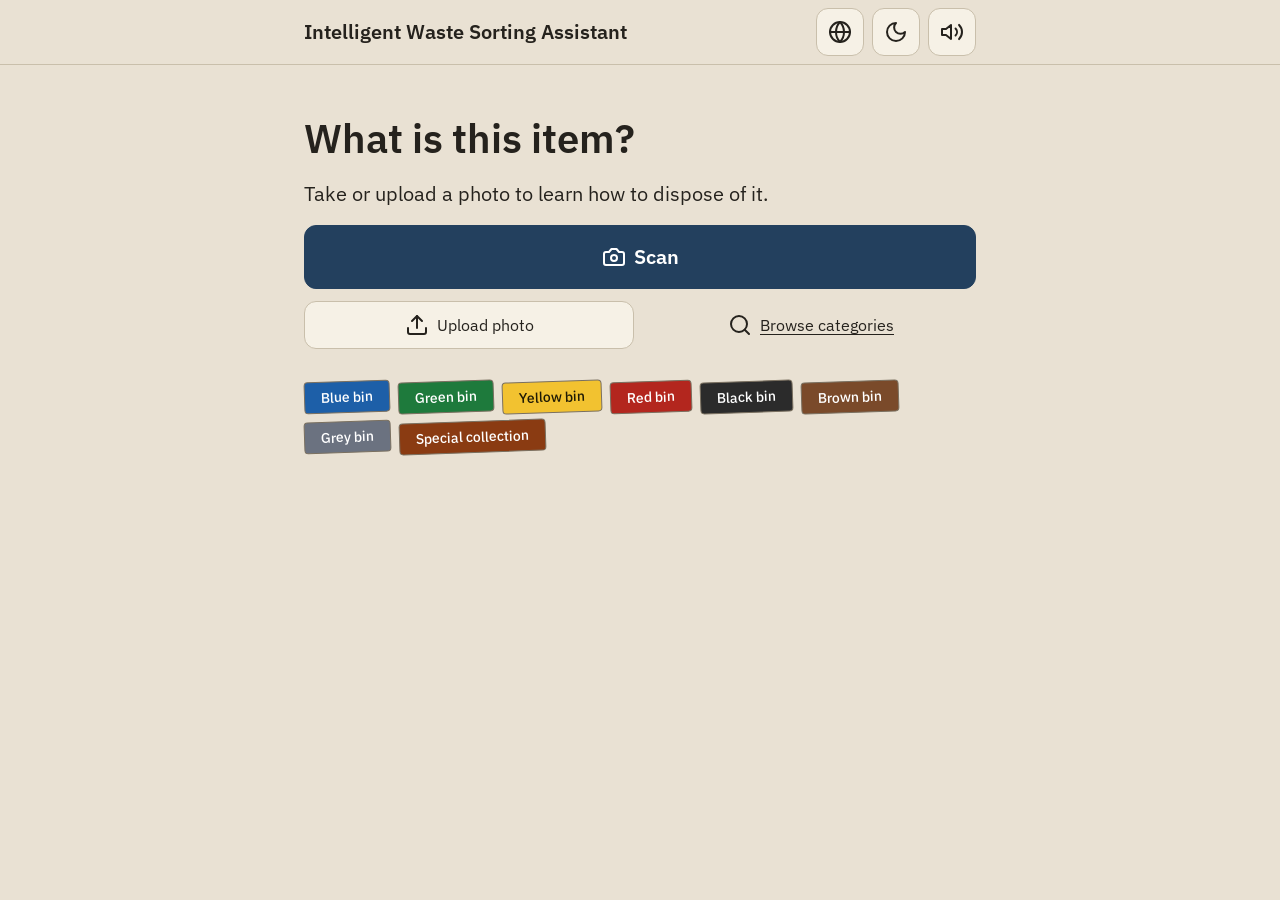
==== frontend/index.html @ 6b85a5e2 "frontend: drop unused en.json preload" ====
<!-- File: frontend/index.html -->
<!DOCTYPE html>
<html lang="en" dir="ltr" data-i18n-pending>
<head>
  <meta charset="utf-8">
  <meta name="viewport" content="width=device-width, initial-scale=1">
  <meta name="color-scheme" content="light dark">
  <meta name="theme-color" content="#E9E1D3" media="(prefers-color-scheme: light)">
  <meta name="theme-color" content="#1B1916" media="(prefers-color-scheme: dark)">
  <meta name="description" content="Take a photo of an item and learn which bin it goes in. Arabic and English.">
  <title data-i18n="app.title">Intelligent Waste Sorting Assistant</title>
  <link rel="stylesheet" href="css/tokens.css">
  <link rel="stylesheet" href="css/base.css">
  <link rel="stylesheet" href="css/layout.css">
  <link rel="stylesheet" href="css/components.css">
  <link rel="stylesheet" href="css/results.css">
  <link rel="stylesheet" href="css/consent.css">
  <link rel="preload" as="fetch" crossorigin href="i18n/ar.json">
  <noscript><link rel="stylesheet" href="css/noscript.css"></noscript>
  <script type="module" src="js/app.js"></script>
</head>
<body>
  <noscript>
    <p lang="ar" dir="rtl">يحتاج هذا الموقع إلى تفعيل جافاسكربت.</p>
    <p lang="en" dir="ltr">This site needs JavaScript to work.</p>
  </noscript>
  <a class="skip-link" href="#main" data-i18n="nav.skip">Skip to content</a>

  <header class="app-header">
    <div class="app-header__inner">
      <a class="brand" href="#/" data-i18n="app.title">Intelligent Waste Sorting Assistant</a>
      <nav class="toolbar" aria-label="Settings" data-i18n-attr="aria-label:nav.settings">
        <button type="button" class="icon-btn" data-action="lang">
          <svg class="icon" aria-hidden="true"><use href="assets/icons.svg#globe"></use></svg>
          <span class="visually-hidden" data-i18n="ctl.lang">Language</span>
        </button>
        <button type="button" class="icon-btn" data-action="theme">
          <svg class="icon" aria-hidden="true"><use href="assets/icons.svg#moon"></use></svg>
          <span class="visually-hidden" data-i18n="ctl.theme">Theme</span>
        </button>
        <button type="button" class="icon-btn" data-action="sound" aria-pressed="false">
          <svg class="icon" aria-hidden="true"><use href="assets/icons.svg#volume-on"></use></svg>
          <span class="visually-hidden" data-i18n="ctl.sound">Sound</span>
        </button>
      </nav>
    </div>
  </header>

  <main id="main" class="container app-main">

    <section class="view" data-view="home" aria-labelledby="home-title">
      <h1 id="home-title" tabindex="-1" data-i18n="home.title">What is this item?</h1>
      <p class="lead" data-i18n="home.lead">Take or upload a photo to learn how to dispose of it.</p>
      <div class="actions">
        <button type="button" class="btn btn--primary" data-action="scan">
          <svg class="icon" aria-hidden="true"><use href="assets/icons.svg#camera"></use></svg>
          <span data-i18n="home.scan">Scan</span>
        </button>
        <button type="button" class="btn" data-action="upload">
          <svg class="icon" aria-hidden="true"><use href="assets/icons.svg#upload"></use></svg>
          <span data-i18n="home.upload">Upload photo</span>
        </button>
        <a class="btn" href="#/browse">
          <svg class="icon" aria-hidden="true"><use href="assets/icons.svg#search"></use></svg>
          <span data-i18n="home.browse">Browse categories</span>
        </a>
      </div>
      <div class="stamps" aria-hidden="true"><span class="bin bin--blue" data-i18n="bin.blue">blue</span><span class="bin bin--green" data-i18n="bin.green">green</span><span class="bin bin--yellow" data-i18n="bin.yellow">yellow</span><span class="bin bin--red" data-i18n="bin.red">red</span><span class="bin bin--black" data-i18n="bin.black">black</span><span class="bin bin--brown" data-i18n="bin.brown">brown</span><span class="bin bin--grey" data-i18n="bin.grey">grey</span><span class="bin bin--special" data-i18n="bin.special">special</span></div>
    </section>

    <section class="view" data-view="result" aria-labelledby="result-title" hidden>
      <h1 id="result-title" tabindex="-1" data-i18n="result.title">Result</h1>
      <div id="result-root"></div>
      <a class="btn" href="#/" data-i18n="nav.back">Back</a>
    </section>

    <section class="view" data-view="browse" aria-labelledby="browse-title" hidden>
      <h1 id="browse-title" tabindex="-1" data-i18n="browse.title">Categories</h1>
      <div class="field">
        <label class="visually-hidden" for="browse-search" data-i18n="browse.search">Search categories</label>
        <input id="browse-search" class="input" name="q" type="search" inputmode="search" autocomplete="off" placeholder="Search categories" data-i18n-attr="placeholder:browse.search">
      </div>
      <div id="browse-groups" class="chips" role="group" aria-label="Filter by group" data-i18n-attr="aria-label:browse.filter"></div>
      <p id="browse-count" class="muted" aria-live="polite"></p>
      <ul id="browse-list" class="cards"></ul>
      <div id="browse-empty" class="muted" hidden>
        <p data-i18n="browse.empty">No category matches your search.</p>
        <button id="browse-clear" class="btn" type="button" data-i18n="browse.clear">Clear filters</button>
      </div>
      <div id="browse-error" class="muted" hidden role="alert">
        <p data-i18n="browse.error">Could not load categories.</p>
        <button id="browse-retry" class="btn" type="button" data-i18n="browse.retry">Retry</button>
      </div>
    </section>

  </main>
</body>
</html>
---- frontend/css/tokens.css ----
/* File: frontend/css/tokens.css */
/*
   Design tokens. D3 kraft and ink (D-020): light = kraft paper, dark = warm graphite, one ink-blue accent. Flat colors, no texture.
   Theme: data-theme="light|dark" on <html>; default follows prefers-color-scheme.
   All colors are 6-digit hex (the preview page reads them to verify AA contrast). */

:root {
  color-scheme: light;

  /* Surfaces and text */
  --color-bg: #E9E1D3;
  --color-surface: #F6F1E6;
  --color-surface-2: #DDD3C0;
  --color-text: #25221D;
  --color-text-muted: #5A5348;
  --color-border: #C9BFAB;
  --color-border-strong: #7A7060;

  /* Brand accent (deep green) */
  --color-accent: #23405E;
  --color-accent-hover: #1A3048;
  --color-on-accent: #FFFFFF;
  --color-accent-soft: #D5DEE8;

  /* Status */
  --color-warning-bg: #FBEBD0;
  --color-warning-text: #6B3A00;
  --color-danger-bg: #FBE0DC;
  --color-danger-text: #9A1B14;

  /* Focus ring */
  --color-focus: #1E4FA0;

  /* Bin colors (semantic): -bg fill, -fg text on that fill */
  --bin-blue-bg: #1D5FA8;    --bin-blue-fg: #FFFFFF;
  --bin-green-bg: #1E7A3C;   --bin-green-fg: #FFFFFF;
  --bin-yellow-bg: #F2C230;  --bin-yellow-fg: #1F1A05;
  --bin-red-bg: #B3261E;     --bin-red-fg: #FFFFFF;
  --bin-black-bg: #2B2B2B;   --bin-black-fg: #FFFFFF;
  --bin-brown-bg: #7A4A2A;   --bin-brown-fg: #FFFFFF;
  --bin-grey-bg: #6B7280;    --bin-grey-fg: #FFFFFF;
  --bin-special-bg: #8A3B12; --bin-special-fg: #FFFFFF;

  --shadow-1: 0 1px 2px rgba(37, 34, 29, 0.10);
  --shadow-2: 0 4px 12px rgba(37, 34, 29, 0.12);
}

@media (prefers-color-scheme: dark) {
  :root:not([data-theme="light"]) {
    color-scheme: dark;
    --color-bg: #1B1916;
    --color-surface: #26231F;
    --color-surface-2: #322E28;
    --color-text: #EDE6D8;
    --color-text-muted: #AEA595;
    --color-border: #443F36;
    --color-border-strong: #8A8070;
    --color-accent: #8FB4DC;
    --color-accent-hover: #A9C6E6;
    --color-on-accent: #0C1826;
    --color-accent-soft: #22303F;
    --color-warning-bg: #3A2A10;
    --color-warning-text: #F5C77A;
    --color-danger-bg: #3D1B18;
    --color-danger-text: #F7A8A0;
    --color-focus: #9DBDF0;
    --bin-blue-bg: #6FA8F0;    --bin-blue-fg: #0B1A2E;
    --bin-green-bg: #5FBF7F;   --bin-green-fg: #07200F;
    --bin-yellow-bg: #F2C94C;  --bin-yellow-fg: #1F1A05;
    --bin-red-bg: #F28B82;     --bin-red-fg: #2A0A07;
    --bin-black-bg: #4A5054;   --bin-black-fg: #ECEAE4;
    --bin-brown-bg: #C99A74;   --bin-brown-fg: #2A1608;
    --bin-grey-bg: #A9B0BA;    --bin-grey-fg: #14181C;
    --bin-special-bg: #E39A6B; --bin-special-fg: #2A1204;
    --shadow-1: 0 1px 2px rgba(0, 0, 0, 0.40);
    --shadow-2: 0 4px 12px rgba(0, 0, 0, 0.45);
  }
}

:root[data-theme="dark"] {
  color-scheme: dark;
  --color-bg: #1B1916;
  --color-surface: #26231F;
  --color-surface-2: #322E28;
  --color-text: #EDE6D8;
  --color-text-muted: #AEA595;
  --color-border: #443F36;
  --color-border-strong: #8A8070;
  --color-accent: #8FB4DC;
  --color-accent-hover: #A9C6E6;
  --color-on-accent: #0C1826;
  --color-accent-soft: #22303F;
  --color-warning-bg: #3A2A10;
  --color-warning-text: #F5C77A;
  --color-danger-bg: #3D1B18;
  --color-danger-text: #F7A8A0;
  --color-focus: #9DBDF0;
  --bin-blue-bg: #6FA8F0;    --bin-blue-fg: #0B1A2E;
  --bin-green-bg: #5FBF7F;   --bin-green-fg: #07200F;
  --bin-yellow-bg: #F2C94C;  --bin-yellow-fg: #1F1A05;
  --bin-red-bg: #F28B82;     --bin-red-fg: #2A0A07;
  --bin-black-bg: #4A5054;   --bin-black-fg: #ECEAE4;
  --bin-brown-bg: #C99A74;   --bin-brown-fg: #2A1608;
  --bin-grey-bg: #A9B0BA;    --bin-grey-fg: #14181C;
  --bin-special-bg: #E39A6B; --bin-special-fg: #2A1204;
  --shadow-1: 0 1px 2px rgba(0, 0, 0, 0.40);
  --shadow-2: 0 4px 12px rgba(0, 0, 0, 0.45);
}

/* Theme-independent tokens */
:root {
  /* Type */
  --font-sans: "Plex Sans", "Plex Sans Arabic", system-ui, -apple-system, "Segoe UI", Roboto, Tahoma, sans-serif;
  --font-serif: "Newsreader", "Noto Naskh Arabic", "Noto Naskh Arabic Fallback", Georgia, "Times New Roman", serif;
  --fs-sm: 0.875rem;   /* 14 */
  --fs-base: 1rem;     /* 16 */
  --fs-lg: 1.25rem;    /* 20 */
  --fs-xl: 1.75rem;    /* 28 */
  --fs-2xl: 2.5rem;    /* 40 */
  --lh-body: 1.5;
  --lh-body-ar: 1.75;
  --lh-heading: 1.25;
  --lh-heading-ar: 1.5;
  --fw-regular: 400;
  --fw-medium: 500;
  --fw-semibold: 600;

  /* Spacing: 8 px grid (4 px half-step) */
  --space-0: 4px;
  --space-1: 8px;
  --space-2: 16px;
  --space-3: 24px;
  --space-4: 32px;
  --space-5: 40px;
  --space-6: 48px;
  --space-8: 64px;

  /* Shape and layout */
  --radius-sm: 4px;
  --radius-md: 8px;
  --radius-pill: 999px;
  --target-min: 48px;
  --container-max: 720px;
  --focus-width: 3px;
  --focus-offset: 2px;

  /* Motion: opacity/transform only */
  --dur-fast: 150ms;
  --dur-base: 250ms;
  --ease-out: cubic-bezier(0.2, 0.7, 0.2, 1);
}
---- frontend/css/base.css ----
/* File: frontend/css/base.css */
/*
   Fonts, reset, typography, focus ring, utilities. Logical properties only.
   Load after tokens.css. Font files live in ../assets/fonts/<family>/ with OFL.txt (D-020). */

@font-face {
  font-family: "Plex Sans";
  src: url("../assets/fonts/plex-sans/ibm-plex-sans-latin-400-normal.woff2") format("woff2");
  font-weight: 400;
  font-style: normal;
  font-display: swap;
}
@font-face {
  font-family: "Plex Sans";
  src: url("../assets/fonts/plex-sans/ibm-plex-sans-latin-500-normal.woff2") format("woff2");
  font-weight: 500;
  font-style: normal;
  font-display: swap;
}
@font-face {
  font-family: "Plex Sans";
  src: url("../assets/fonts/plex-sans/ibm-plex-sans-latin-600-normal.woff2") format("woff2");
  font-weight: 600;
  font-style: normal;
  font-display: swap;
}
@font-face {
  font-family: "Plex Sans Arabic";
  src: url("../assets/fonts/plex-sans-arabic/ibm-plex-sans-arabic-arabic-400-normal.woff2") format("woff2");
  font-weight: 400;
  font-style: normal;
  font-display: swap;
}
@font-face {
  font-family: "Plex Sans Arabic";
  src: url("../assets/fonts/plex-sans-arabic/ibm-plex-sans-arabic-arabic-500-normal.woff2") format("woff2");
  font-weight: 500;
  font-style: normal;
  font-display: swap;
}
@font-face {
  font-family: "Plex Sans Arabic";
  src: url("../assets/fonts/plex-sans-arabic/ibm-plex-sans-arabic-arabic-600-normal.woff2") format("woff2");
  font-weight: 600;
  font-style: normal;
  font-display: swap;
}
@font-face {
  font-family: "Newsreader";
  src: url("../assets/fonts/newsreader/newsreader-latin-500-normal.woff2") format("woff2");
  font-weight: 500;
  font-style: normal;
  font-display: swap;
}
@font-face {
  font-family: "Newsreader";
  src: url("../assets/fonts/newsreader/newsreader-latin-600-normal.woff2") format("woff2");
  font-weight: 600;
  font-style: normal;
  font-display: swap;
}
@font-face {
  font-family: "Noto Naskh Arabic";
  src: url("../assets/fonts/noto-naskh-arabic/noto-naskh-arabic-arabic-500-normal.woff2") format("woff2");
  font-weight: 500;
  font-style: normal;
  font-display: swap;
}
@font-face {
  font-family: "Noto Naskh Arabic";
  src: url("../assets/fonts/noto-naskh-arabic/noto-naskh-arabic-arabic-600-normal.woff2") format("woff2");
  font-weight: 600;
  font-style: normal;
  font-display: swap;
}
/* size-adjust fallbacks: limit layout shift while web fonts load */
@font-face { font-family: "Plex Sans Fallback"; src: local("Arial"), local("Helvetica"); size-adjust: 100%; ascent-override: 93%; descent-override: 25%; }
@font-face { font-family: "Noto Naskh Arabic Fallback"; src: local("Tahoma"), local("Arial"); size-adjust: 96%; }

/* Reset */
*, *::before, *::after { box-sizing: border-box; }
* { margin: 0; }
html { -webkit-text-size-adjust: 100%; text-size-adjust: 100%; }
img, svg, video, canvas { display: block; max-inline-size: 100%; }
button, input, select, textarea { font: inherit; color: inherit; }
button { cursor: pointer; }
:where(ul, ol) { padding-inline-start: var(--space-3); }

/* Document */
body {
  min-block-size: 100vh;
  background: var(--color-bg);
  color: var(--color-text);
  font-family: var(--font-sans);
  font-size: var(--fs-base);
  font-weight: var(--fw-regular);
  line-height: var(--lh-body);
  -webkit-font-smoothing: antialiased;
}
html[lang="ar"] body { line-height: var(--lh-body-ar); }
html[lang="ar"] { --font-sans: "Plex Sans Arabic", "Plex Sans", "Plex Sans Fallback", system-ui, "Segoe UI", Tahoma, sans-serif; }

/* Typography */
h1, h2, h3, h4 {
  font-weight: var(--fw-semibold);
  line-height: var(--lh-heading);
  text-wrap: balance;
}
html[lang="ar"] :is(h1, h2, h3, h4) { line-height: var(--lh-heading-ar); }
h1 { font-size: var(--fs-2xl); }
h2 { font-size: var(--fs-xl); }
h3 { font-size: var(--fs-lg); }
h4 { font-size: var(--fs-base); }
p { max-inline-size: 70ch; text-wrap: pretty; }
small, .text-sm { font-size: var(--fs-sm); }
.text-muted { color: var(--color-text-muted); }
a {
  color: var(--color-accent);
  text-underline-offset: 0.2em;
}
a:hover { color: var(--color-accent-hover); }
hr { border: 0; border-block-start: 1px solid var(--color-border); }

/* Keyboard focus */
:focus { outline: none; }
:focus-visible {
  outline: var(--focus-width) solid var(--color-focus);
  outline-offset: var(--focus-offset);
  border-radius: var(--radius-sm);
}

/* Layout helpers */
.container {
  inline-size: 100%;
  max-inline-size: var(--container-max);
  margin-inline: auto;
  padding-inline: var(--space-2);
}
.icon {
  inline-size: 1.5rem;
  block-size: 1.5rem;
  flex: none;
}
.visually-hidden {
  position: absolute;
  inline-size: 1px;
  block-size: 1px;
  margin: -1px;
  padding: 0;
  overflow: hidden;
  clip-path: inset(50%);
  white-space: nowrap;
  border: 0;
}

/* Bin chips: fill + readable text, 1px border so the chip is visible in both themes */
.bin {
  display: inline-flex;
  align-items: center;
  gap: var(--space-1);
  min-block-size: var(--space-4);
  padding-inline: var(--space-2);
  border: 1px solid var(--color-border-strong);
  border-radius: var(--radius-pill);
  font-size: var(--fs-sm);
  font-weight: var(--fw-medium);
}
.bin--blue    { background: var(--bin-blue-bg);    color: var(--bin-blue-fg); }
.bin--green   { background: var(--bin-green-bg);   color: var(--bin-green-fg); }
.bin--yellow  { background: var(--bin-yellow-bg);  color: var(--bin-yellow-fg); }
.bin--red     { background: var(--bin-red-bg);     color: var(--bin-red-fg); }
.bin--black   { background: var(--bin-black-bg);   color: var(--bin-black-fg); }
.bin--brown   { background: var(--bin-brown-bg);   color: var(--bin-brown-fg); }
.bin--grey    { background: var(--bin-grey-bg);    color: var(--bin-grey-fg); }
.bin--special { background: var(--bin-special-bg); color: var(--bin-special-fg); }

/* Reduced motion: no animation anywhere */
@media (prefers-reduced-motion: reduce) {
  *, *::before, *::after {
    animation-duration: 0.01ms !important;
    animation-iteration-count: 1 !important;
    transition-duration: 0.01ms !important;
    scroll-behavior: auto !important;
  }
}

/* Hide the shell until i18n.js applies the language (no English flash in the Arabic UI).
   The animation is a CSS-only failsafe: after 1.5 s the body shows even if scripts fail. */
html[data-i18n-pending] body { visibility: hidden; animation: i18n-reveal 0s 1.5s forwards; }
@keyframes i18n-reveal { to { visibility: visible; } }
---- frontend/css/layout.css ----
/* File: frontend/css/layout.css */
/* Breakpoints: base 360+, 768 (cards in 2 columns), 1024 (more air), 1440 (wider gutters). */
html { block-size: 100%; }
body {
  min-block-size: 100%;
  display: flex;
  flex-direction: column;
  background: var(--color-bg, Canvas);
  color: var(--color-text, CanvasText);
}

.skip-link {
  position: absolute;
  inset-block-start: 0;
  inset-inline-start: 0;
  padding: 0.75rem 1rem;
  background: var(--color-accent, #1f5d3a);
  color: var(--color-on-accent, #fff);
  transform: translateY(-120%);
}
.skip-link:focus { transform: translateY(0); }

.app-header {
  position: sticky;
  inset-block-start: 0;
  z-index: 10;
  background: var(--color-bg, Canvas);
  border-block-end: 1px solid var(--color-border, #8884);
}
.app-header__inner {
  max-inline-size: 45rem;
  margin-inline: auto;
  padding-block: 0.5rem;
  padding-inline: 1rem;
  display: flex;
  align-items: center;
  justify-content: space-between;
  gap: 1rem;
}
.toolbar { display: flex; gap: 0.5rem; }

.app-main {
  flex: 1;
  max-inline-size: 45rem;
  margin-inline: auto;
  inline-size: 100%;
  padding-block: 1.5rem 3rem;
  padding-inline: 1rem;
}
.view[hidden] { display: none; }
.view > * + * { margin-block-start: 1rem; }

.actions { display: grid; gap: 0.75rem; }
.chips { display: flex; flex-wrap: wrap; gap: 0.5rem; }
.cards { list-style: none; margin: 0; padding: 0; display: grid; gap: 0.75rem; grid-template-columns: 1fr; }

@media (min-width: 768px) {
  .app-main { padding-block: 2rem 4rem; padding-inline: 1.5rem; }
  .app-header__inner { padding-inline: 1.5rem; }
  .cards { grid-template-columns: repeat(2, 1fr); }
  .actions { grid-template-columns: repeat(2, 1fr); }
  .actions .btn--primary { grid-column: 1 / -1; }
}
@media (min-width: 1024px) {
  .app-main { padding-block-start: 3rem; }
}
@media (min-width: 1440px) {
  .app-main { padding-block-start: 4rem; }
}

/* ---- M15 (D3 kraft and ink) ---- */
/* Home: Scan is the one focal action; Upload is secondary; Browse is a quiet link. */
.actions > .btn--primary { min-block-size: 4rem; font-size: 1.25rem; }
.actions > a.btn { background: transparent; border-color: transparent; text-decoration: underline; justify-content: center; }
/* The only home decoration: one row of stamped bin chips. */
.stamps { display: flex; flex-wrap: wrap; gap: 0.5rem; margin-block-start: 2rem; }

/* Motif: the stamped bin label, about -2deg, same angle in LTR and RTL. */
.bin { transform: rotate(-2deg); border-radius: var(--radius-sm); }
.bin { padding-block: 0.125rem; }
---- frontend/css/components.css ----
/* File: frontend/css/components.css */
/* Every interactive control is at least 48px tall/wide. Colors fall back if a token is missing. */
.icon { inline-size: 1.5rem; block-size: 1.5rem; flex: none; fill: none; stroke: currentColor; stroke-width: 2; stroke-linecap: round; stroke-linejoin: round; }

.brand { font-weight: 600; font-size: 1.25rem; color: inherit; text-decoration: none; min-block-size: 3rem; display: inline-flex; align-items: center; }

.btn, .icon-btn, .chip, .input {
  min-block-size: 3rem;
  font: inherit;
  color: inherit;
  border: 1px solid var(--color-border, #8886);
  border-radius: 0.75rem;
  background: var(--color-surface, transparent);
}
.btn, .chip {
  display: inline-flex;
  align-items: center;
  justify-content: center;
  gap: 0.5rem;
  padding-inline: 1.25rem;
  text-decoration: none;
  cursor: pointer;
}
.icon-btn {
  min-inline-size: 3rem;
  display: inline-grid;
  place-items: center;
  padding: 0;
  cursor: pointer;
}
.btn--primary {
  background: var(--color-accent, #1f5d3a);
  border-color: var(--color-accent, #1f5d3a);
  color: var(--color-on-accent, #fff);
  font-weight: 600;
}
.chip { padding-inline: 1rem; border-radius: var(--radius-sm); border: 1px solid var(--color-border-strong); }
.chip[aria-pressed="true"] {
  background: var(--color-accent, #1f5d3a);
  border-color: var(--color-accent, #1f5d3a);
  color: var(--color-on-accent, #fff);
  font-weight: 600;
}

/* Interaction states. Hover never carries meaning alone: pressed chips keep weight, disabled keeps dashed border. */
.btn:active, .icon-btn:active, .chip:active { background: var(--color-accent-soft, #8882); border-color: var(--color-accent, currentColor); }
.btn--primary:active, .chip[aria-pressed="true"]:active { background: var(--color-accent-hover, #174a2d); border-color: var(--color-accent-hover, #174a2d); }
.btn:disabled, .icon-btn:disabled, .chip:disabled, .btn[aria-disabled="true"] {
  opacity: 0.6;
  cursor: not-allowed;
  border-style: dashed;
}
.input:disabled { opacity: 0.6; cursor: not-allowed; border-style: dashed; }
@media (hover: hover) {
  .input:hover:not(:disabled) { border-color: var(--color-border-strong); }
  .btn:hover:not(:disabled), .icon-btn:hover:not(:disabled), .chip:hover:not(:disabled) {
    background: var(--color-surface-2, #8881);
    border-color: var(--color-border-strong, currentColor);
  }
  .btn--primary:hover:not(:disabled), .chip[aria-pressed="true"]:hover:not(:disabled) {
    background: var(--color-accent-hover, #174a2d);
    border-color: var(--color-accent-hover, #174a2d);
  }
  .card__link:hover, .brand:hover { text-decoration: underline; }
}
.input { inline-size: 100%; padding-inline: 1rem; }

.btn:focus-visible, .icon-btn:focus-visible, .chip:focus-visible, .input:focus-visible,
.brand:focus-visible, .card__link:focus-visible, select:focus-visible, summary:focus-visible, h1:focus-visible {
  outline: 3px solid var(--color-focus);
  outline-offset: 2px;
}
h1:focus { outline: none; }
h1:focus-visible { outline-offset: 4px; }

.lead { font-size: 1.25rem; }
.muted { color: var(--color-text-muted, inherit); opacity: 0.85; }

.card {
  padding: 1rem;
  border: 1px solid var(--color-border, #8886);
  border-radius: 0.75rem;
  background: var(--color-surface, transparent);
  display: grid;
  gap: 0.5rem;
  min-block-size: 3rem;
}
.card__title { margin: 0; font-size: 1.25rem; font-weight: 600; }
.card__summary { margin: 0; }
.card__meta { display: flex; flex-wrap: wrap; gap: 0.5rem; align-items: center; }

/* Capture preview and live video: reserved box so the layout does not shift when the image arrives. */
.capture__media {
  display: block;
  inline-size: 100%;
  block-size: auto; /* the img height="3" hint is a presentational style (3px) and beats aspect-ratio without this */
  aspect-ratio: 4 / 3;
  max-block-size: 70vh;
  object-fit: contain; /* show the whole photo exactly as it will be sent, no cropping */
  border-radius: 0.75rem;
  background: var(--color-surface-2, #8882);
}
.capture__media[hidden] { display: none; }

@media (prefers-reduced-motion: no-preference) {
  .btn, .icon-btn, .chip { transition: background-color 150ms ease-out, border-color 150ms ease-out; }
}
.card__icon { inline-size: 2rem; block-size: 2rem; }
---- frontend/css/results.css ----
/* File: frontend/css/results.css */
/* Result UI. Two columns (photo | details) from 900px. Colors fall back if a token is missing. */

/* Give the two-column layout room while the result view is visible. */
.app-main:has(.view[data-view="result"]:not([hidden])) { max-inline-size: 60rem; }

.result { display: grid; gap: 1.5rem; grid-template-columns: minmax(0, 1fr); }
.result__media { min-inline-size: 0; }
.result__photo {
  display: block;
  inline-size: 100%;
  block-size: auto;
  aspect-ratio: 4 / 3;
  max-block-size: 50vh;
  object-fit: cover;
  border: 1px solid var(--color-border, #8886);
  border-radius: var(--radius-md);
}
.result__card { display: grid; gap: 1rem; align-content: start; min-inline-size: 0; }

.result__head { display: flex; flex-wrap: wrap; align-items: center; gap: 0.75rem; }
.result__icon { inline-size: 2rem; block-size: 2rem; }
/* Serif: the one focal word per screen (category name). */
.result__name { margin: 0; font-family: var(--font-serif); font-weight: 600; font-size: 2.25rem; line-height: 1.2; overflow-wrap: anywhere; }
.result__meta { display: flex; flex-wrap: wrap; gap: 0.5rem; }
.result__sub { margin: 0; font-size: 1.25rem; }
.result__summary { margin: 0; }

/* Confidence is always written in words; the border style is only a secondary cue. */
.result__confidence {
  display: inline-flex;
  align-items: center;
  min-block-size: 2rem;
  padding-inline: 0.75rem;
  border: 2px solid var(--color-border, #8886);
  border-radius: 999px;
  font-size: 0.875rem;
  font-weight: 600;
}
.result__confidence[data-level="high"] { border-color: var(--color-accent, #1f5d3a); }
.result__confidence[data-level="medium"] { border-style: solid; }
.result__confidence[data-level="low"] { border-style: dashed; }

.result__steps, .result__list { margin: 0; padding-inline-start: 1.5rem; display: grid; gap: 0.5rem; }
.result__list { list-style: disc; }

.result__warnings {
  padding: 1rem;
  border: 1px solid var(--color-border, #8886);
  border-inline-start: 6px solid var(--color-warning-text);
  border-radius: var(--radius-md);
  background: var(--color-warning-bg);
  color: var(--color-warning-text);
  display: grid;
  gap: 0.5rem;
}

.result__alts { list-style: none; margin: 0; padding: 0; display: grid; gap: 0.75rem; }
.result__alts .btn { inline-size: 100%; justify-content: flex-start; }
.result__chosen { display: grid; gap: 0.75rem; }
.result__chosen:empty { display: none; }

.result__why { border: 1px solid var(--color-border, #8886); border-radius: var(--radius-md); padding-inline: 1rem; }
.result__why summary {
  min-block-size: 3rem;
  display: flex;
  align-items: center;
  cursor: pointer;
  font-weight: 600;
}
.result__why[open] summary { border-block-end: 1px solid var(--color-border, #8886); margin-block-end: 0.75rem; }
.result__why > :last-child { margin-block-end: 1rem; }
.result__why summary:focus-visible { outline: 3px solid var(--color-focus); outline-offset: 2px; }
@media (hover: hover) {
  .result__why summary:hover { background: var(--color-surface-2, #8881); text-decoration: underline; }
}
.result__why summary:active { background: var(--color-accent-soft, #8882); }
.result__facts { display: grid; grid-template-columns: auto 1fr; gap: 0.25rem 1rem; margin-block: 0 0.75rem; }
.result__facts dt { font-weight: 600; }
.result__facts dd { margin: 0; }
.result__labels { overflow-wrap: anywhere; }

.result__feedback, .result__form { display: grid; gap: 0.75rem; }
.result__form[hidden] { display: none; }
.result__label { font-weight: 600; }

@media (min-width: 900px) {
  .result { grid-template-columns: minmax(0, 2fr) minmax(0, 3fr); align-items: start; gap: 2rem; }
  .result__photo { max-block-size: none; }
  .result__media { position: sticky; inset-block-start: 5rem; }
}

/* Reveal: opacity/transform only, 200ms ease-out; skipped entirely under reduced motion. */
@keyframes result-reveal {
  from { opacity: 0; transform: translateY(0.5rem); }
  to { opacity: 1; transform: none; }
}
@media (prefers-reduced-motion: no-preference) {
  .result--reveal { animation: result-reveal 200ms ease-out both; }
}

/* ---- M15 (D3): stamp, serif names, motion ---- */
.result__stamp { margin-block-end: -0.25rem; }
.result__stamp .bin { font-size: 1rem; padding-inline: 1rem; min-block-size: 2.5rem; }
.card { border-radius: var(--radius-md); }
.card__title { font-family: var(--font-serif); font-weight: 600; }

@keyframes stamp-down {
  from { transform: rotate(-2deg) scale(1.06); }
  to { transform: rotate(-2deg) scale(1); }
}
@keyframes row-rise {
  from { opacity: 0; transform: translateY(4px); }
  to { opacity: 1; transform: none; }
}
@keyframes word-fade { from { opacity: 0; } to { opacity: 1; } }
@media (prefers-reduced-motion: no-preference) {
  .result__stamp .bin { animation: stamp-down 160ms ease-out both; }
  .cards > li { animation: row-rise 200ms ease-out both; }
  .result__confidence { animation: word-fade 150ms ease-out both; }
}
---- frontend/css/consent.css ----
/* File: frontend/css/consent.css */
.consent {
  margin-block: var(--space-2);
  padding: var(--space-2);
  background: var(--color-surface);
  border: 1px solid var(--color-border-strong);
  border-radius: 8px;
}
.consent[hidden] {
  display: none;
}
.consent__row {
  display: flex;
  align-items: flex-start;
  gap: var(--space-2);
}
.consent__box {
  flex: none;
  inline-size: 1.5rem;
  block-size: 1.5rem;
  margin: 0;
  accent-color: var(--color-accent);
}
.consent__label {
  display: block;
  flex: 1;
  min-block-size: 3rem;
  padding-block: var(--space-1);
  cursor: pointer;
}
.consent__note {
  margin-block: 0;
  margin-inline-start: calc(1.5rem + var(--space-2));
}
.consent__box:focus-visible {
  outline: 3px solid var(--color-focus);
  outline-offset: 2px;
}
---- frontend/css/noscript.css ----
/* File: frontend/css/noscript.css */
/* Without JavaScript the English shell stays visible. */
html[data-i18n-pending] body { visibility: visible; animation: none; }
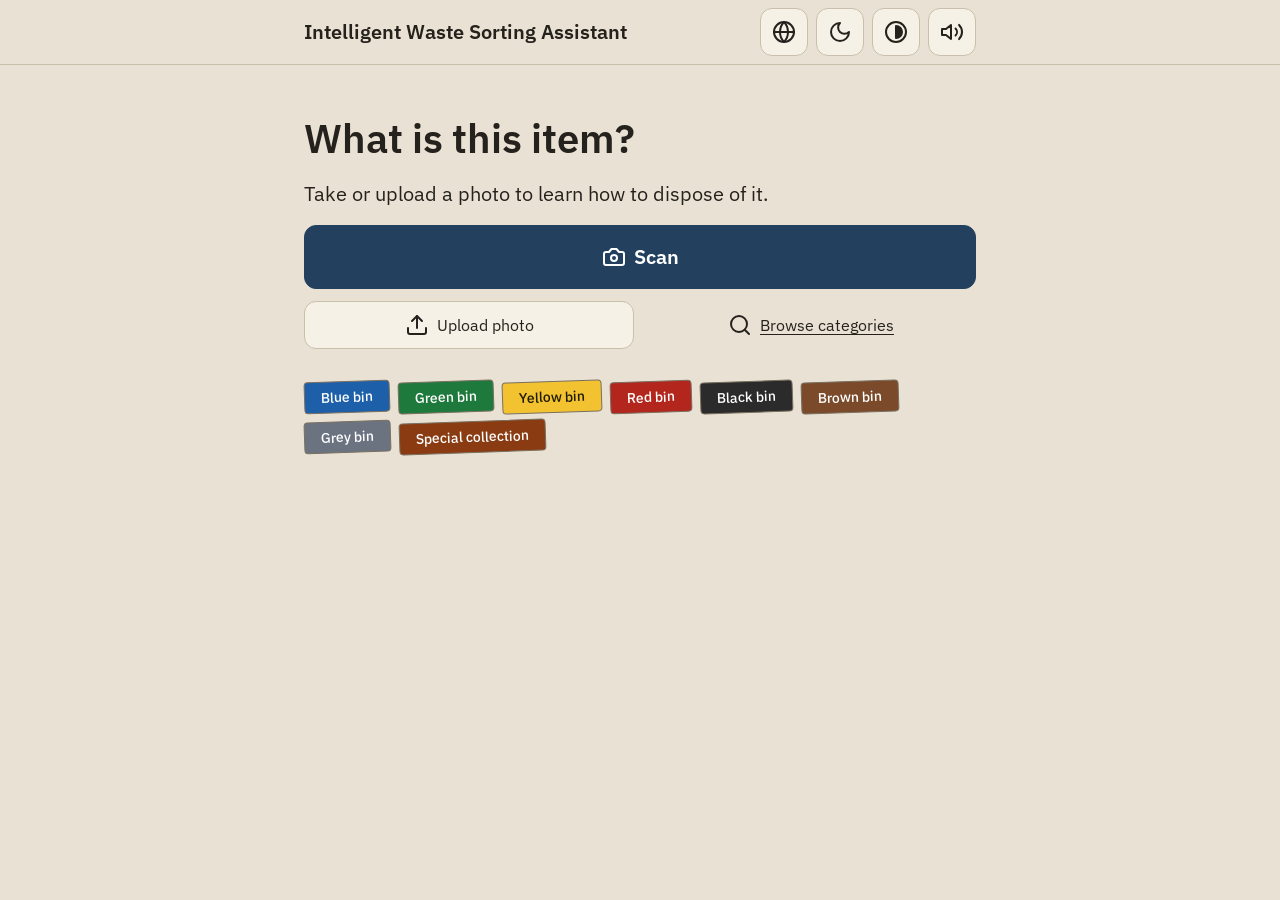
==== commit 76696f6a: "Arabic type, high contrast, loading polish" ====
--- a/frontend/index.html
+++ b/frontend/index.html
@@ -37,6 +37,10 @@
         <button type="button" class="icon-btn" data-action="theme">
           <svg class="icon" aria-hidden="true"><use href="assets/icons.svg#moon"></use></svg>
           <span class="visually-hidden" data-i18n="ctl.theme">Theme</span>
+        </button>
+        <button type="button" class="icon-btn" data-action="contrast" aria-pressed="false">
+          <svg class="icon" aria-hidden="true"><use href="assets/icons.svg#contrast"></use></svg>
+          <span class="visually-hidden" data-i18n="ctl.contrast">High contrast</span>
         </button>
         <button type="button" class="icon-btn" data-action="sound" aria-pressed="false">
           <svg class="icon" aria-hidden="true"><use href="assets/icons.svg#volume-on"></use></svg>
--- a/frontend/css/tokens.css
+++ b/frontend/css/tokens.css
@@ -149,3 +149,73 @@
   --dur-base: 250ms;
   --ease-out: cubic-bezier(0.2, 0.7, 0.2, 1);
 }
+
+/* M24: Arabic type scale. Arabic glyphs run large for their size, so 95% of the Latin scale with taller lines (IBM type scale). */
+html[lang="ar"] {
+  --fs-sm: 0.83rem;
+  --fs-base: 0.95rem;
+  --fs-lg: 1.19rem;
+  --fs-xl: 1.66rem;
+  --fs-2xl: 2.375rem;
+  --lh-body-ar: 1.8;
+  --lh-heading-ar: 1.55;
+}
+
+/* M24: high-contrast option. data-contrast="high" is set by js/contrast.js (saved choice, else prefers-contrast: more).
+   Light first; dark blocks come later with higher specificity, so they win in dark. */
+:root[data-contrast="high"] {
+  --color-bg: #FFFFFF;
+  --color-surface: #FFFFFF;
+  --color-surface-2: #EDEDED;
+  --color-text: #000000;
+  --color-text-muted: #262626;
+  --color-border: #000000;
+  --color-border-strong: #000000;
+  --color-accent: #0B2540;
+  --color-accent-hover: #000000;
+  --color-on-accent: #FFFFFF;
+  --color-accent-soft: #E3EAF2;
+  --color-warning-bg: #FFF3DC;
+  --color-warning-text: #4A2800;
+  --color-danger-bg: #FFE9E6;
+  --color-danger-text: #7A0F0A;
+  --color-focus: #0030C0;
+}
+:root[data-theme="dark"][data-contrast="high"] {
+  --color-bg: #000000;
+  --color-surface: #0D0D0D;
+  --color-surface-2: #1F1F1F;
+  --color-text: #FFFFFF;
+  --color-text-muted: #E0E0E0;
+  --color-border: #FFFFFF;
+  --color-border-strong: #FFFFFF;
+  --color-accent: #BFD8F5;
+  --color-accent-hover: #FFFFFF;
+  --color-on-accent: #000000;
+  --color-accent-soft: #1A2A3A;
+  --color-warning-bg: #2A1D08;
+  --color-warning-text: #FFD58A;
+  --color-danger-bg: #2E1210;
+  --color-danger-text: #FFC2BC;
+  --color-focus: #FFD84D;
+}
+@media (prefers-color-scheme: dark) {
+  :root:not([data-theme="light"])[data-contrast="high"] {
+    --color-bg: #000000;
+    --color-surface: #0D0D0D;
+    --color-surface-2: #1F1F1F;
+    --color-text: #FFFFFF;
+    --color-text-muted: #E0E0E0;
+    --color-border: #FFFFFF;
+    --color-border-strong: #FFFFFF;
+    --color-accent: #BFD8F5;
+    --color-accent-hover: #FFFFFF;
+    --color-on-accent: #000000;
+    --color-accent-soft: #1A2A3A;
+    --color-warning-bg: #2A1D08;
+    --color-warning-text: #FFD58A;
+    --color-danger-bg: #2E1210;
+    --color-danger-text: #FFC2BC;
+    --color-focus: #FFD84D;
+  }
+}
--- a/frontend/css/components.css
+++ b/frontend/css/components.css
@@ -106,3 +106,26 @@
   .btn, .icon-btn, .chip { transition: background-color 150ms ease-out, border-color 150ms ease-out; }
 }
 .card__icon { inline-size: 2rem; block-size: 2rem; }
+
+/* M24: calm loading bar. Static stripes by default, slow slide only when motion is allowed. */
+.capture__progress {
+  appearance: none;
+  -webkit-appearance: none;
+  display: block;
+  inline-size: 100%;
+  block-size: 0.5rem;
+  border: 1px solid var(--color-border-strong);
+  border-radius: var(--radius-sm);
+  background: repeating-linear-gradient(45deg, var(--color-accent) 0 8px, var(--color-surface-2) 8px 16px);
+  background-size: 22.6px 22.6px;
+  overflow: hidden;
+}
+.capture__progress::-webkit-progress-bar,
+.capture__progress::-webkit-progress-value { background: transparent; }
+.capture__progress::-moz-progress-bar { background: transparent; }
+.capture__progress[hidden] { display: none; }
+@keyframes progress-slide { to { background-position: 22.6px 0; } }
+@media (prefers-reduced-motion: no-preference) {
+  .capture__progress { animation: progress-slide 1.2s linear infinite; }
+}
+:root[data-contrast="high"] .icon-btn[aria-pressed="true"] { outline: 2px solid var(--color-text); }
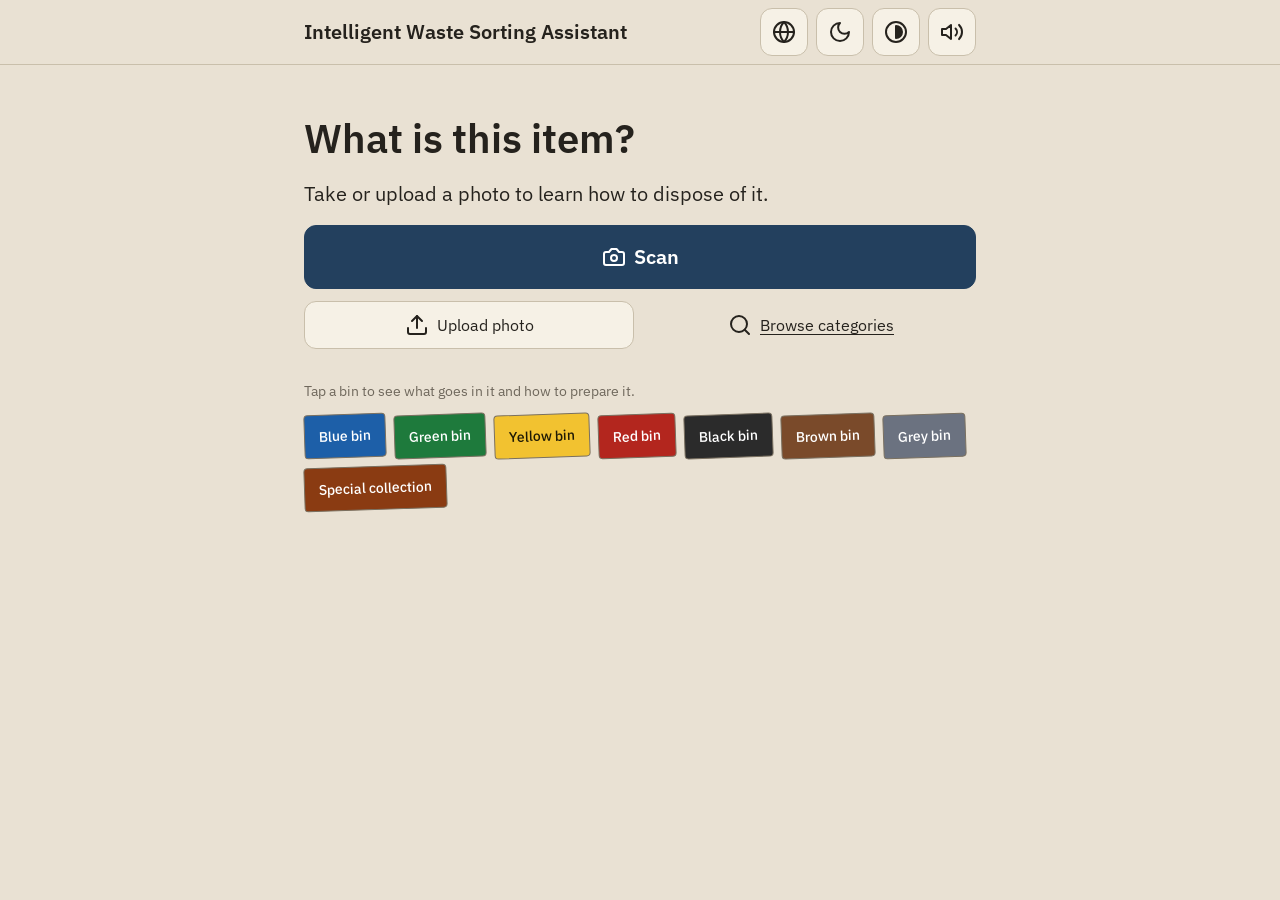
==== commit 609f13e3: "add: bin-details-patch" ====
--- a/frontend/index.html
+++ b/frontend/index.html
@@ -5,9 +5,18 @@
   <meta charset="utf-8">
   <meta name="viewport" content="width=device-width, initial-scale=1">
   <meta name="color-scheme" content="light dark">
-  <meta name="theme-color" content="#E9E1D3" media="(prefers-color-scheme: light)">
-  <meta name="theme-color" content="#1B1916" media="(prefers-color-scheme: dark)">
+  <meta name="theme-color" content="#E9E1D3">
   <meta name="description" content="Take a photo of an item and learn which bin it goes in. Arabic and English.">
+  <meta property="og:type" content="website">
+  <meta property="og:title" content="Intelligent Waste Sorting Assistant">
+  <meta property="og:description" content="Take a photo of an item and learn which bin it goes in. Arabic and English.">
+  <meta property="og:image" content="assets/icon-512.png">
+  <meta property="og:locale" content="en">
+  <meta property="og:locale:alternate" content="ar">
+  <meta name="mobile-web-app-capable" content="yes">
+  <link rel="manifest" href="manifest.webmanifest">
+  <link rel="icon" type="image/png" sizes="192x192" href="assets/icon-192.png">
+  <link rel="apple-touch-icon" href="assets/apple-touch-icon.png">
   <title data-i18n="app.title">Intelligent Waste Sorting Assistant</title>
   <link rel="stylesheet" href="css/tokens.css">
   <link rel="stylesheet" href="css/base.css">
@@ -15,6 +24,7 @@
   <link rel="stylesheet" href="css/components.css">
   <link rel="stylesheet" href="css/results.css">
   <link rel="stylesheet" href="css/consent.css">
+  <link rel="stylesheet" href="css/bininfo.css">
   <link rel="preload" as="fetch" crossorigin href="i18n/ar.json">
   <noscript><link rel="stylesheet" href="css/noscript.css"></noscript>
   <script type="module" src="js/app.js"></script>
@@ -69,7 +79,8 @@
           <span data-i18n="home.browse">Browse categories</span>
         </a>
       </div>
-      <div class="stamps" aria-hidden="true"><span class="bin bin--blue" data-i18n="bin.blue">blue</span><span class="bin bin--green" data-i18n="bin.green">green</span><span class="bin bin--yellow" data-i18n="bin.yellow">yellow</span><span class="bin bin--red" data-i18n="bin.red">red</span><span class="bin bin--black" data-i18n="bin.black">black</span><span class="bin bin--brown" data-i18n="bin.brown">brown</span><span class="bin bin--grey" data-i18n="bin.grey">grey</span><span class="bin bin--special" data-i18n="bin.special">special</span></div>
+      <p id="stamps-hint" class="stamps__hint muted" data-i18n="home.bins_hint">Tap a bin to see what goes in it and how to prepare it.</p>
+      <div class="stamps" role="group" aria-labelledby="stamps-hint"><button type="button" class="bin bin--blue" data-bin-info="blue" aria-haspopup="dialog" data-i18n="bin.blue">Blue bin</button><button type="button" class="bin bin--green" data-bin-info="green" aria-haspopup="dialog" data-i18n="bin.green">Green bin</button><button type="button" class="bin bin--yellow" data-bin-info="yellow" aria-haspopup="dialog" data-i18n="bin.yellow">Yellow bin</button><button type="button" class="bin bin--red" data-bin-info="red" aria-haspopup="dialog" data-i18n="bin.red">Red bin</button><button type="button" class="bin bin--black" data-bin-info="black" aria-haspopup="dialog" data-i18n="bin.black">Black bin</button><button type="button" class="bin bin--brown" data-bin-info="brown" aria-haspopup="dialog" data-i18n="bin.brown">Brown bin</button><button type="button" class="bin bin--grey" data-bin-info="grey" aria-haspopup="dialog" data-i18n="bin.grey">Grey bin</button><button type="button" class="bin bin--special" data-bin-info="special" aria-haspopup="dialog" data-i18n="bin.special">Special collection</button></div>
     </section>
 
     <section class="view" data-view="result" aria-labelledby="result-title" hidden>
--- a/frontend/css/tokens.css
+++ b/frontend/css/tokens.css
@@ -1,7 +1,7 @@
 /* File: frontend/css/tokens.css */
 /*
    Design tokens. D3 kraft and ink (D-020): light = kraft paper, dark = warm graphite, one ink-blue accent. Flat colors, no texture.
-   Theme: data-theme="light|dark" on <html>; default follows prefers-color-scheme.
+   Theme: data-theme="light|dark" on <html>; default is light.
    All colors are 6-digit hex (the preview page reads them to verify AA contrast). */
 
 :root {
@@ -45,7 +45,7 @@
   --shadow-2: 0 4px 12px rgba(37, 34, 29, 0.12);
 }
 
-@media (prefers-color-scheme: dark) {
+@media not all {
   :root:not([data-theme="light"]) {
     color-scheme: dark;
     --color-bg: #1B1916;
@@ -199,7 +199,7 @@
   --color-danger-text: #FFC2BC;
   --color-focus: #FFD84D;
 }
-@media (prefers-color-scheme: dark) {
+@media not all {
   :root:not([data-theme="light"])[data-contrast="high"] {
     --color-bg: #000000;
     --color-surface: #0D0D0D;
--- a/frontend/css/layout.css
+++ b/frontend/css/layout.css
@@ -78,3 +78,28 @@
 /* Motif: the stamped bin label, about -2deg, same angle in LTR and RTL. */
 .bin { transform: rotate(-2deg); border-radius: var(--radius-sm); }
 .bin { padding-block: 0.125rem; }
+
+/* ---- Compact, dynamic header (mobile) ---- */
+.app-header { transition: transform 0.25s ease, box-shadow 0.25s ease; will-change: transform; }
+.app-header.is-hidden { transform: translateY(-100%); }
+.app-header.is-scrolled { box-shadow: var(--shadow-1, 0 1px 2px #0002); }
+@media (max-width: 767px) {
+  .app-header__inner { padding-block: 0.25rem; padding-inline: 0.75rem; gap: 0.5rem; }
+  .app-header .brand { min-block-size: 2.5rem; font-size: 0.875rem; line-height: 1.25; min-inline-size: 0; }
+  .toolbar { gap: 0.25rem; }
+  .app-header .icon-btn { min-block-size: 2.5rem; min-inline-size: 2.5rem; border-radius: 0.625rem; }
+  .app-header .icon-btn .icon { inline-size: 1.25rem; block-size: 1.25rem; }
+}
+@media (prefers-reduced-motion: reduce) { .app-header { transition: none; } }
+
+/* ---- Home: bin chips are buttons that open the bin details ---- */
+.stamps__hint { margin-block: 2rem 0; font-size: var(--fs-sm); }
+.stamps__hint + .stamps { margin-block-start: 0.75rem; }
+button.bin { font: inherit; font-size: var(--fs-sm); font-weight: var(--fw-medium); cursor: pointer; min-block-size: 2.75rem; padding-inline: 0.875rem; }
+button.bin:active { transform: rotate(-2deg) translateY(1px); }
+button.bin:focus-visible { outline: 3px solid var(--color-focus); outline-offset: 2px; }
+@media (hover: hover) {
+  button.bin { transition: transform var(--dur-fast, 150ms) var(--ease-out, ease-out); }
+  button.bin:hover { transform: rotate(-2deg) translateY(-2px); text-decoration: underline; }
+}
+@media (prefers-reduced-motion: reduce) { button.bin { transition: none; } }
--- a/frontend/css/bininfo.css
+++ b/frontend/css/bininfo.css
@@ -0,0 +1,63 @@
+/* File: frontend/css/bininfo.css */
+/* Bin details dialog. Same D3 language: kraft surface, 1px borders, stamped chip, one serif line. */
+html:has(dialog.bininfo[open]) { overflow: hidden; }
+.bininfo {
+  inline-size: 100%;
+  max-inline-size: 40rem;
+  max-block-size: 92dvh;
+  margin: auto auto 0;
+  padding: 0;
+  border: 1px solid var(--color-border-strong);
+  border-radius: var(--radius-md) var(--radius-md) 0 0;
+  background: var(--color-surface);
+  color: var(--color-text);
+  overflow-y: auto;
+  overscroll-behavior: contain;
+}
+.bininfo::backdrop { background: rgb(20 18 15 / 0.55); }
+@media (min-width: 768px) {
+  .bininfo { margin: auto; max-block-size: 88dvh; border-radius: var(--radius-md); }
+}
+.bininfo__head {
+  position: sticky;
+  inset-block-start: 0;
+  z-index: 1;
+  display: flex;
+  align-items: center;
+  justify-content: space-between;
+  gap: 1rem;
+  padding: 1rem 1.25rem;
+  background: var(--color-surface);
+  border-block-end: 1px solid var(--color-border);
+}
+.bininfo__stamp { margin: 0; font-size: 1.125rem; min-block-size: 2.5rem; padding-inline: 1rem; }
+.bininfo__body { display: grid; gap: 1.25rem; padding: 1.25rem 1.25rem 1.5rem; }
+.bininfo__tagline { margin: 0; font-family: var(--font-serif); font-size: 1.75rem; font-weight: var(--fw-medium); line-height: 1.25; }
+html[lang="ar"] .bininfo__tagline { line-height: var(--lh-heading-ar, 1.55); font-size: 1.6rem; }
+.bininfo__lead { margin: 0; font-size: var(--fs-base); }
+.bininfo__cols { display: grid; gap: 0.75rem; }
+@media (min-width: 600px) { .bininfo__cols { grid-template-columns: 1fr 1fr; } }
+.bininfo__panel, .bininfo__prep, .bininfo__covers { border: 1px solid var(--color-border); border-radius: var(--radius-md); padding: 1rem; background: var(--color-bg); }
+.bininfo__panel--no { border-style: dashed; border-color: var(--color-border-strong); }
+.bininfo__h { display: flex; align-items: center; gap: 0.5rem; margin: 0 0 0.5rem; font-size: var(--fs-base); font-weight: var(--fw-semibold); }
+.bininfo__list { margin: 0; padding: 0; list-style: none; display: grid; gap: 0.5rem; }
+.bininfo__list li { padding-inline-start: 0.75rem; border-inline-start: 3px solid var(--color-accent); }
+.bininfo__panel--no .bininfo__list li { border-inline-start-color: var(--color-danger-text); }
+.bininfo__steps { margin: 0; padding-inline-start: 1.5rem; display: grid; gap: 0.5rem; }
+.bininfo__cats { margin: 0; padding: 0; list-style: none; display: flex; flex-wrap: wrap; gap: 0.5rem; }
+.bininfo__cat {
+  display: inline-flex; align-items: center; gap: 0.5rem; min-block-size: 2.75rem; padding-inline: 0.75rem;
+  border: 1px solid var(--color-border-strong); border-radius: var(--radius-sm);
+  background: var(--color-surface); color: var(--color-text); text-decoration: none;
+}
+.bininfo__cat:focus-visible { outline: 3px solid var(--color-focus); outline-offset: 2px; }
+@media (hover: hover) { .bininfo__cat:hover { background: var(--color-surface-2); text-decoration: underline; } }
+.bininfo__why { padding: 1rem; border-radius: var(--radius-md); background: var(--color-warning-bg); color: var(--color-warning-text); }
+.bininfo__why p { margin: 0; }
+.bininfo__note { margin: 0; font-size: var(--fs-sm); }
+.bininfo__done { justify-self: stretch; justify-content: center; }
+@media (prefers-reduced-motion: no-preference) {
+  .bininfo[open] { animation: bininfo-rise 200ms ease-out both; }
+  .bininfo[open] .bininfo__stamp { animation: stamp-down 160ms ease-out both; }
+  @keyframes bininfo-rise { from { opacity: 0; transform: translateY(12px); } to { opacity: 1; transform: none; } }
+}
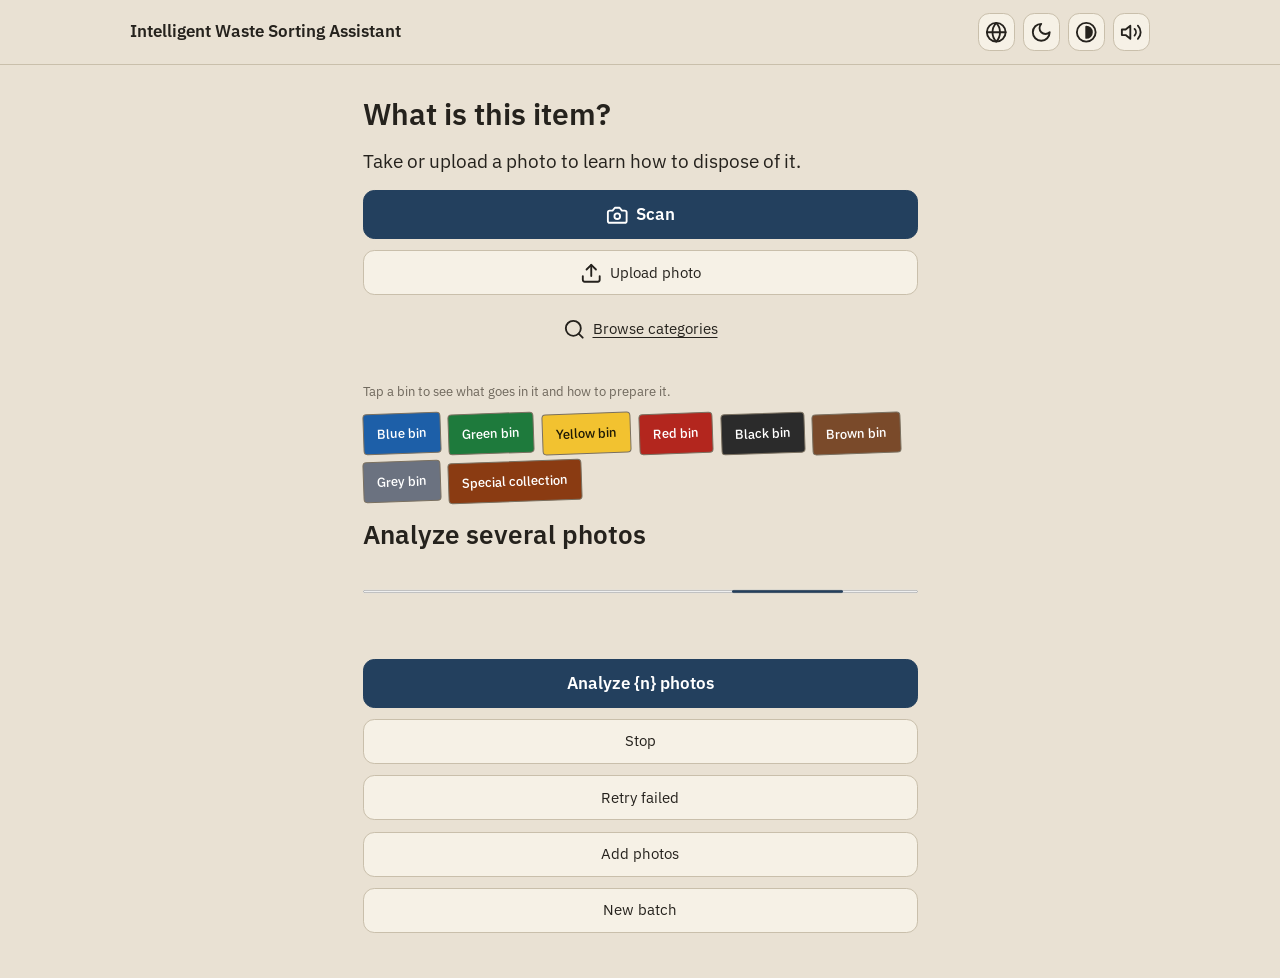
==== commit c911df3a: "allow analayse up to 10 pic" ====
--- a/frontend/index.html
+++ b/frontend/index.html
@@ -25,6 +25,7 @@
   <link rel="stylesheet" href="css/results.css">
   <link rel="stylesheet" href="css/consent.css">
   <link rel="stylesheet" href="css/bininfo.css">
+  <link rel="stylesheet" href="css/batch.css">
   <link rel="preload" as="fetch" crossorigin href="i18n/ar.json">
   <noscript><link rel="stylesheet" href="css/noscript.css"></noscript>
   <script type="module" src="js/app.js"></script>
--- a/frontend/css/layout.css
+++ b/frontend/css/layout.css
@@ -103,3 +103,25 @@
   button.bin:hover { transform: rotate(-2deg) translateY(-2px); text-decoration: underline; }
 }
 @media (prefers-reduced-motion: reduce) { button.bin { transition: none; } }
+
+/* ---- Desktop: same order as mobile (Scan, Upload, Browse, then bins), single column ---- */
+@media (min-width: 768px) {
+  .view[data-view="home"] .actions { grid-template-columns: 1fr; }
+}
+
+/* ---- Desktop scale: 15px base, ~640px reading column, smaller focal button & h1 (standard desktop UI proportions) ---- */
+@media (min-width: 1024px) {
+  html { font-size: 93.75%; }
+  .app-header__inner, .app-main { max-inline-size: 40rem; }
+  .app-main { padding-block: 2rem 3rem; }
+  h1 { font-size: 2rem; }
+  .actions > .btn--primary { min-block-size: 3.25rem; font-size: 1.125rem; }
+}
+
+/* ---- Desktop header: full-width bar, brand at the start edge, tools at the end edge, one line ---- */
+@media (min-width: 1024px) {
+  .app-header__inner { max-inline-size: 72rem; padding-inline: 2rem; padding-block: 0.625rem; }
+  .app-header .brand { white-space: nowrap; font-size: 1.125rem; }
+  .toolbar { gap: 0.5rem; flex-shrink: 0; }
+  .app-header .icon-btn { min-block-size: 2.5rem; min-inline-size: 2.5rem; }
+}
--- a/frontend/css/batch.css
+++ b/frontend/css/batch.css
@@ -0,0 +1,26 @@
+/* File: frontend/css/batch.css */
+/* Batch of up to 10 photos: 1 column on phones, 2 from 40rem, 3 from 64rem. Logical properties only. */
+.is-batch > .actions, .is-batch > .lead, .is-batch > .stamps__hint, .is-batch > .stamps { display: none; }
+.batch { display: grid; gap: 1rem; }
+.batch__title { margin: 0; }
+.batch__progress { inline-size: 100%; block-size: 0.5rem; accent-color: var(--color-accent); }
+.batch__summary { margin: 0; font-weight: 600; min-block-size: 1.5em; }
+.batch__grid { list-style: none; margin: 0; padding: 0; display: grid; gap: 0.75rem; grid-template-columns: 1fr; }
+.batch__card {
+  position: relative; display: grid; grid-template-columns: 5.5rem 1fr; gap: 0.25rem 0.75rem; align-items: start;
+  padding: 0.75rem; background: var(--color-surface); border: 1px solid var(--color-border); border-radius: var(--radius-md, 8px);
+}
+.batch__card.is-run { border-color: var(--color-accent); border-width: 2px; }
+.batch__card.is-fail { border-color: var(--color-danger-text); background: var(--color-danger-bg); }
+.batch__thumb { inline-size: 5.5rem; block-size: auto; aspect-ratio: 4 / 3; object-fit: cover; border-radius: 4px; }
+.batch__body { display: grid; gap: 0.25rem; min-inline-size: 0; }
+.batch__name { overflow-wrap: anywhere; }
+.batch__tags { display: flex; flex-wrap: wrap; gap: 0.375rem; align-items: center; }
+.batch__hazard { padding: 0.125rem 0.5rem; border-radius: 4px; background: var(--color-warning-bg); color: var(--color-warning-text); font-size: 0.8125rem; font-weight: 600; }
+.batch__card > .btn { grid-column: 1 / -1; min-block-size: 2.5rem; }
+.batch__remove { position: absolute; inset-block-start: 0.25rem; inset-inline-end: 0.25rem; min-inline-size: 2.5rem; min-block-size: 2.5rem; font-size: 1.25rem; }
+.batch__actions { flex-wrap: wrap; }
+@media (min-width: 40rem) { .batch__grid { grid-template-columns: repeat(2, 1fr); } }
+@media (min-width: 64rem) { .batch__grid { grid-template-columns: repeat(3, 1fr); } .batch__card { grid-template-columns: 1fr; } .batch__thumb { inline-size: 100%; } }
+@media (prefers-reduced-motion: no-preference) { .batch__card { transition: border-color 150ms ease-out; } }
+.batch__status { position: sticky; inset-block-start: 0; z-index: 2; display: grid; gap: 0.25rem; padding-block: 0.5rem; background: var(--color-bg); }
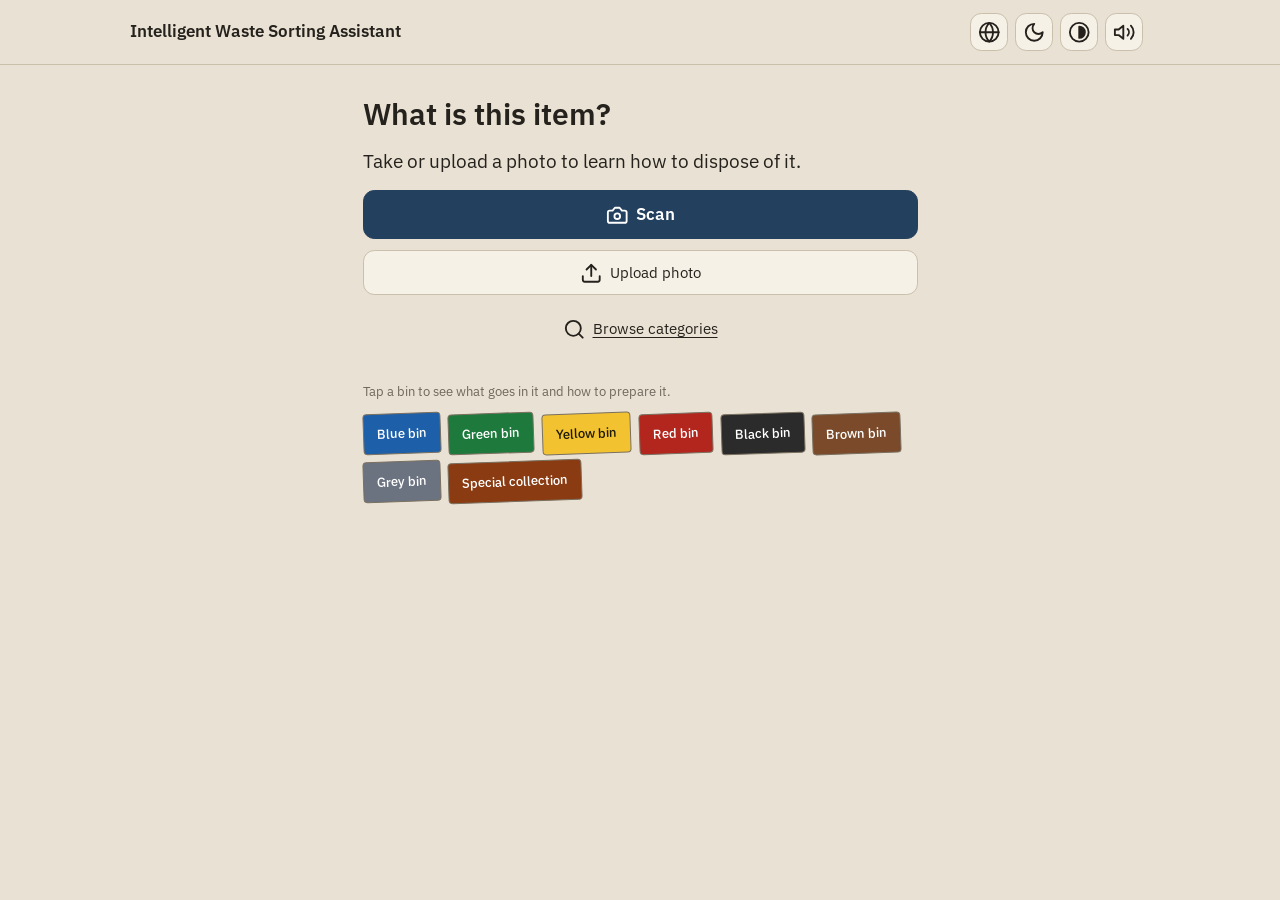
==== commit 2690fdd6: "new features" ====
--- a/frontend/index.html
+++ b/frontend/index.html
@@ -26,6 +26,7 @@
   <link rel="stylesheet" href="css/consent.css">
   <link rel="stylesheet" href="css/bininfo.css">
   <link rel="stylesheet" href="css/batch.css">
+  <link rel="stylesheet" href="css/features/base.css">
   <link rel="preload" as="fetch" crossorigin href="i18n/ar.json">
   <noscript><link rel="stylesheet" href="css/noscript.css"></noscript>
   <script type="module" src="js/app.js"></script>
@@ -57,6 +58,7 @@
           <svg class="icon" aria-hidden="true"><use href="assets/icons.svg#volume-on"></use></svg>
           <span class="visually-hidden" data-i18n="ctl.sound">Sound</span>
         </button>
+        <span id="slot-header-tools"></span>
       </nav>
     </div>
   </header>
@@ -82,11 +84,14 @@
       </div>
       <p id="stamps-hint" class="stamps__hint muted" data-i18n="home.bins_hint">Tap a bin to see what goes in it and how to prepare it.</p>
       <div class="stamps" role="group" aria-labelledby="stamps-hint"><button type="button" class="bin bin--blue" data-bin-info="blue" aria-haspopup="dialog" data-i18n="bin.blue">Blue bin</button><button type="button" class="bin bin--green" data-bin-info="green" aria-haspopup="dialog" data-i18n="bin.green">Green bin</button><button type="button" class="bin bin--yellow" data-bin-info="yellow" aria-haspopup="dialog" data-i18n="bin.yellow">Yellow bin</button><button type="button" class="bin bin--red" data-bin-info="red" aria-haspopup="dialog" data-i18n="bin.red">Red bin</button><button type="button" class="bin bin--black" data-bin-info="black" aria-haspopup="dialog" data-i18n="bin.black">Black bin</button><button type="button" class="bin bin--brown" data-bin-info="brown" aria-haspopup="dialog" data-i18n="bin.brown">Brown bin</button><button type="button" class="bin bin--grey" data-bin-info="grey" aria-haspopup="dialog" data-i18n="bin.grey">Grey bin</button><button type="button" class="bin bin--special" data-bin-info="special" aria-haspopup="dialog" data-i18n="bin.special">Special collection</button></div>
+      <div id="slot-home"></div>
+      <div id="slot-capture"></div>
     </section>
 
     <section class="view" data-view="result" aria-labelledby="result-title" hidden>
       <h1 id="result-title" tabindex="-1" data-i18n="result.title">Result</h1>
       <div id="result-root"></div>
+      <div id="slot-result"></div>
       <a class="btn" href="#/" data-i18n="nav.back">Back</a>
     </section>
 
@@ -107,8 +112,10 @@
         <p data-i18n="browse.error">Could not load categories.</p>
         <button id="browse-retry" class="btn" type="button" data-i18n="browse.retry">Retry</button>
       </div>
+      <div id="slot-browse"></div>
     </section>
 
   </main>
+  <div id="slot-footer"></div>
 </body>
 </html>
--- a/frontend/css/results.css
+++ b/frontend/css/results.css
@@ -119,3 +119,49 @@
   .cards > li { animation: row-rise 200ms ease-out both; }
   .result__confidence { animation: word-fade 150ms ease-out both; }
 }
+
+/* Result view = fixed frame: the photo slot never moves, only the details column scrolls.
+   (No sticky: it depends on header and window scroll, which is what made the photo drift.) */
+body:has(.view[data-view="result"]:not([hidden])) { block-size: 100vh; block-size: 100dvh; overflow: hidden; }
+.app-main:has(.view[data-view="result"]:not([hidden])) { flex: 1 1 auto; min-block-size: 0; display: flex; flex-direction: column; inline-size: 100%; }
+/* Back sits on the title row (saves a full row of height; same place on phone and desktop). */
+.view[data-view="result"]:not([hidden]) {
+  flex: 1 1 auto; min-block-size: 0;
+  display: grid; grid-template-columns: auto minmax(0, 1fr); grid-template-rows: auto minmax(0, 1fr);
+  grid-template-areas: "back title" "root root"; align-items: center; gap: 0.5rem 0.75rem;
+}
+.view[data-view="result"] > * { margin: 0; }
+.view[data-view="result"] > .btn { grid-area: back; min-block-size: 2.75rem; }
+.view[data-view="result"] h1 { grid-area: title; }
+.view[data-view="result"] > #result-root { grid-area: root; align-self: stretch; }
+.view[data-view="result"] h1 { flex: none; margin-block: 0; font-size: 1.5rem; line-height: 1.3; }
+#result-root { flex: 1 1 auto; min-block-size: 0; display: flex; flex-direction: column; }
+#result-root > .result { flex: 1 1 auto; min-block-size: 0; display: flex; flex-direction: column; gap: 0.75rem; }
+.result__media { flex: none; position: static; padding: 0; }
+/* Phone: a compact thumbnail band (about 16% of the screen); the whole item stays visible (contain) on a neutral mat.
+   Declarations are doubled so browsers without dvh/clamp fall back to a fixed height. */
+.result__photo {
+  block-size: 7.5rem;
+  block-size: clamp(6rem, 16dvh, 9rem);
+  max-block-size: none;
+  aspect-ratio: auto;
+  object-fit: contain;
+  background: var(--color-surface-2, #8881);
+}
+.result__card, .result > :not(.result__media) { flex: 1 1 auto; min-block-size: 0; overflow-y: auto; overscroll-behavior: contain; padding-inline-end: 0.5rem; padding-block-end: 1rem; }
+/* Wide screens, and phones held sideways (too short for photo-above-details). */
+@media (min-width: 900px), (orientation: landscape) and (max-height: 32rem) {
+  #result-root > .result { display: grid; grid-template-columns: minmax(0, 1fr) minmax(0, 2fr); grid-template-rows: minmax(0, 1fr); gap: 2rem; align-items: stretch; }
+  .result__media { align-self: start; position: static; }
+  .result__photo { block-size: auto; aspect-ratio: 4 / 3; max-block-size: 40vh; max-block-size: 40dvh; }
+}
+/* Sideways phone: no room for a visible title; the photo fills the left column instead of overflowing it. */
+@media (orientation: landscape) and (max-height: 32rem) and (max-width: 899px) {
+  .view[data-view="result"] h1 { position: absolute; inline-size: 1px; block-size: 1px; overflow: hidden; clip-path: inset(50%); white-space: nowrap; }
+  .result__media { align-self: stretch; min-block-size: 0; }
+  .result__photo { block-size: 100%; aspect-ratio: auto; max-block-size: none; }
+}
+/* Soft fade where the details scroll under the edge, so text is not cut mid-line. */
+@media (max-width: 899px) and (orientation: portrait) {
+  .result__card, .result > :not(.result__media) { -webkit-mask-image: linear-gradient(#000 calc(100% - 1.5rem), transparent); mask-image: linear-gradient(#000 calc(100% - 1.5rem), transparent); }
+}
--- a/frontend/css/batch.css
+++ b/frontend/css/batch.css
@@ -24,3 +24,30 @@
 @media (min-width: 64rem) { .batch__grid { grid-template-columns: repeat(3, 1fr); } .batch__card { grid-template-columns: 1fr; } .batch__thumb { inline-size: 100%; } }
 @media (prefers-reduced-motion: no-preference) { .batch__card { transition: border-color 150ms ease-out; } }
 .batch__status { position: sticky; inset-block-start: 0; z-index: 2; display: grid; gap: 0.25rem; padding-block: 0.5rem; background: var(--color-bg); }
+
+/* Drop overlay: same stamp motif as the bin chips, no blur, no gradient. */
+.dropzone {
+  position: fixed; inset: 0; z-index: 50; padding: 1rem; pointer-events: none;
+  background: var(--color-bg);
+}
+.dropzone__frame {
+  block-size: 100%; display: grid; place-content: center; justify-items: center; gap: 0.75rem; padding: 1.5rem; text-align: center;
+  border: 2px dashed var(--color-border-strong); border-radius: var(--radius-md, 8px);
+}
+.dropzone__stamp {
+  display: inline-flex; align-items: center; gap: 0.5rem; padding: 0.5rem 1rem; transform: rotate(-2deg);
+  border: 2px solid var(--color-accent); border-radius: 4px; color: var(--color-accent);
+  font-weight: 600; letter-spacing: 0.02em; text-transform: uppercase;
+}
+html[lang="ar"] .dropzone__stamp { letter-spacing: 0; text-transform: none; }
+.dropzone__title { margin: 0; font-family: var(--font-serif); font-size: clamp(1.5rem, 5vw, 2.25rem); font-weight: 600; line-height: 1.3; }
+.dropzone__hint { margin: 0; max-inline-size: 28rem; color: var(--color-text-muted); }
+@media (prefers-reduced-motion: no-preference) {
+  .dropzone:not([hidden]) { animation: drop-in 120ms ease-out; }
+  .dropzone:not([hidden]) .dropzone__stamp { animation: stamp-down 160ms ease-out; }
+}
+@keyframes drop-in { from { opacity: 0; } }
+@keyframes stamp-down { from { transform: rotate(-2deg) scale(1.12); opacity: 0; } }
+
+/* display rules above must not defeat the hidden attribute */
+.batch[hidden], .batch [hidden], .dropzone[hidden] { display: none !important; }
--- a/frontend/css/features/base.css
+++ b/frontend/css/features/base.css
@@ -0,0 +1,30 @@
+/* File: frontend/css/features/base.css */
+/* Shared feature primitives (M30). Tokens only; logical properties only. */
+.f-card {
+  padding: var(--space-2, 1rem);
+  border: 1px solid var(--color-border);
+  border-radius: var(--radius-md, 8px);
+  background: var(--color-surface);
+  color: var(--color-text);
+}
+.f-dialog {
+  max-inline-size: min(32rem, calc(100% - 2rem));
+  padding: var(--space-2, 1rem);
+  border: 1px solid var(--color-border-strong);
+  border-radius: var(--radius-md, 8px);
+  background: var(--color-surface);
+  color: var(--color-text);
+  overscroll-behavior: contain;
+  padding-block-end: calc(var(--space-2, 1rem) + env(safe-area-inset-bottom, 0px));
+  padding-inline: max(var(--space-2, 1rem), env(safe-area-inset-left, 0px), env(safe-area-inset-right, 0px));
+}
+.f-dialog::backdrop { background: rgb(0 0 0 / 0.45); }
+.f-dialog button { touch-action: manipulation; }
+.f-card :focus-visible,
+.f-dialog :focus-visible {
+  outline: 2px solid var(--color-focus);
+  outline-offset: 2px;
+}
+@media (prefers-reduced-motion: reduce) {
+  .f-card, .f-dialog { transition: none; animation: none; }
+}
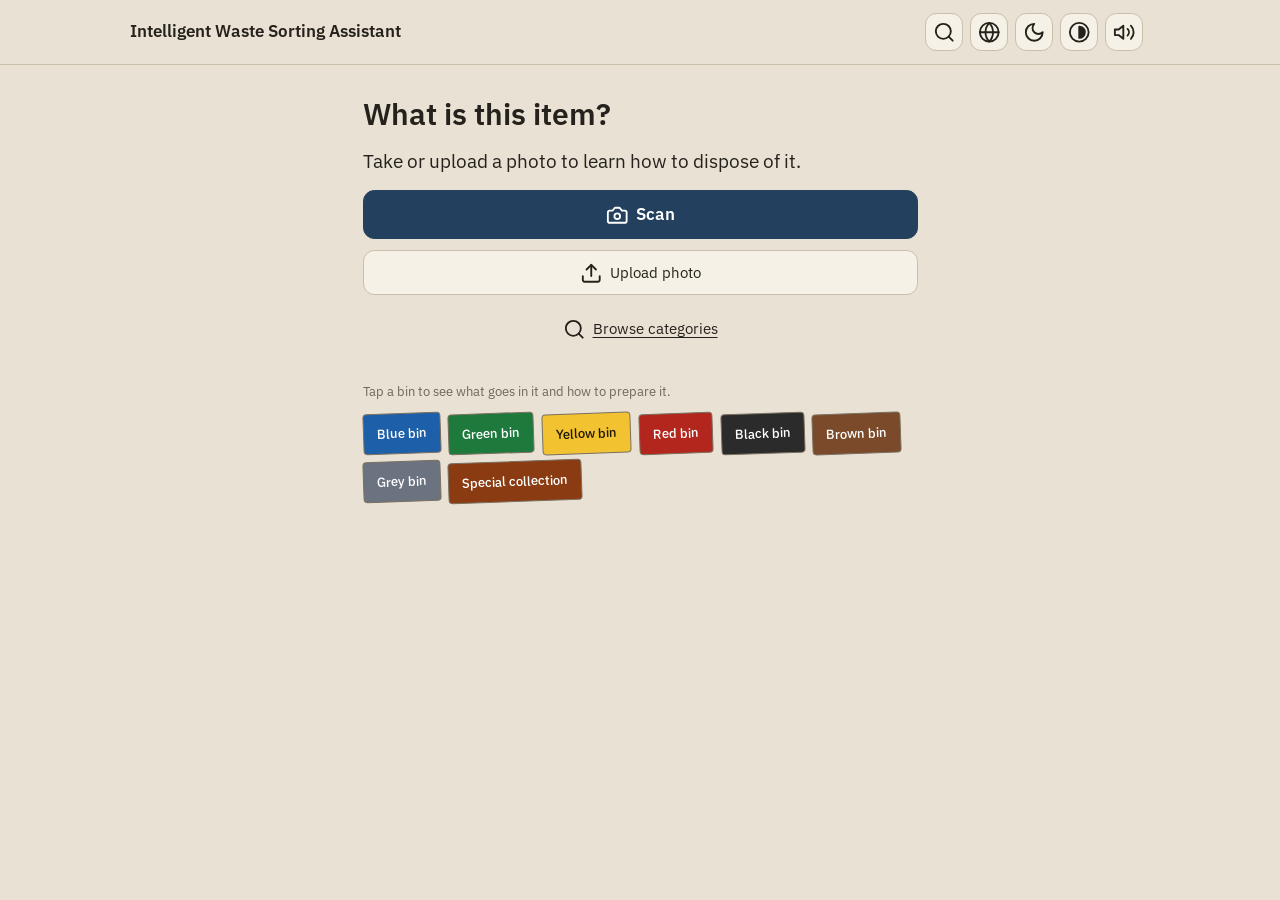
==== commit 77bb3a55: "fix:search button" ====
--- a/frontend/index.html
+++ b/frontend/index.html
@@ -42,6 +42,10 @@
     <div class="app-header__inner">
       <a class="brand" href="#/" data-i18n="app.title">Intelligent Waste Sorting Assistant</a>
       <nav class="toolbar" aria-label="Settings" data-i18n-attr="aria-label:nav.settings">
+        <button type="button" class="icon-btn" data-action="search">
+          <svg class="icon" aria-hidden="true"><use href="assets/icons.svg#search"></use></svg>
+          <span class="visually-hidden" data-i18n="browse.search">Search categories</span>
+        </button>
         <button type="button" class="icon-btn" data-action="lang">
           <svg class="icon" aria-hidden="true"><use href="assets/icons.svg#globe"></use></svg>
           <span class="visually-hidden" data-i18n="ctl.lang">Language</span>
